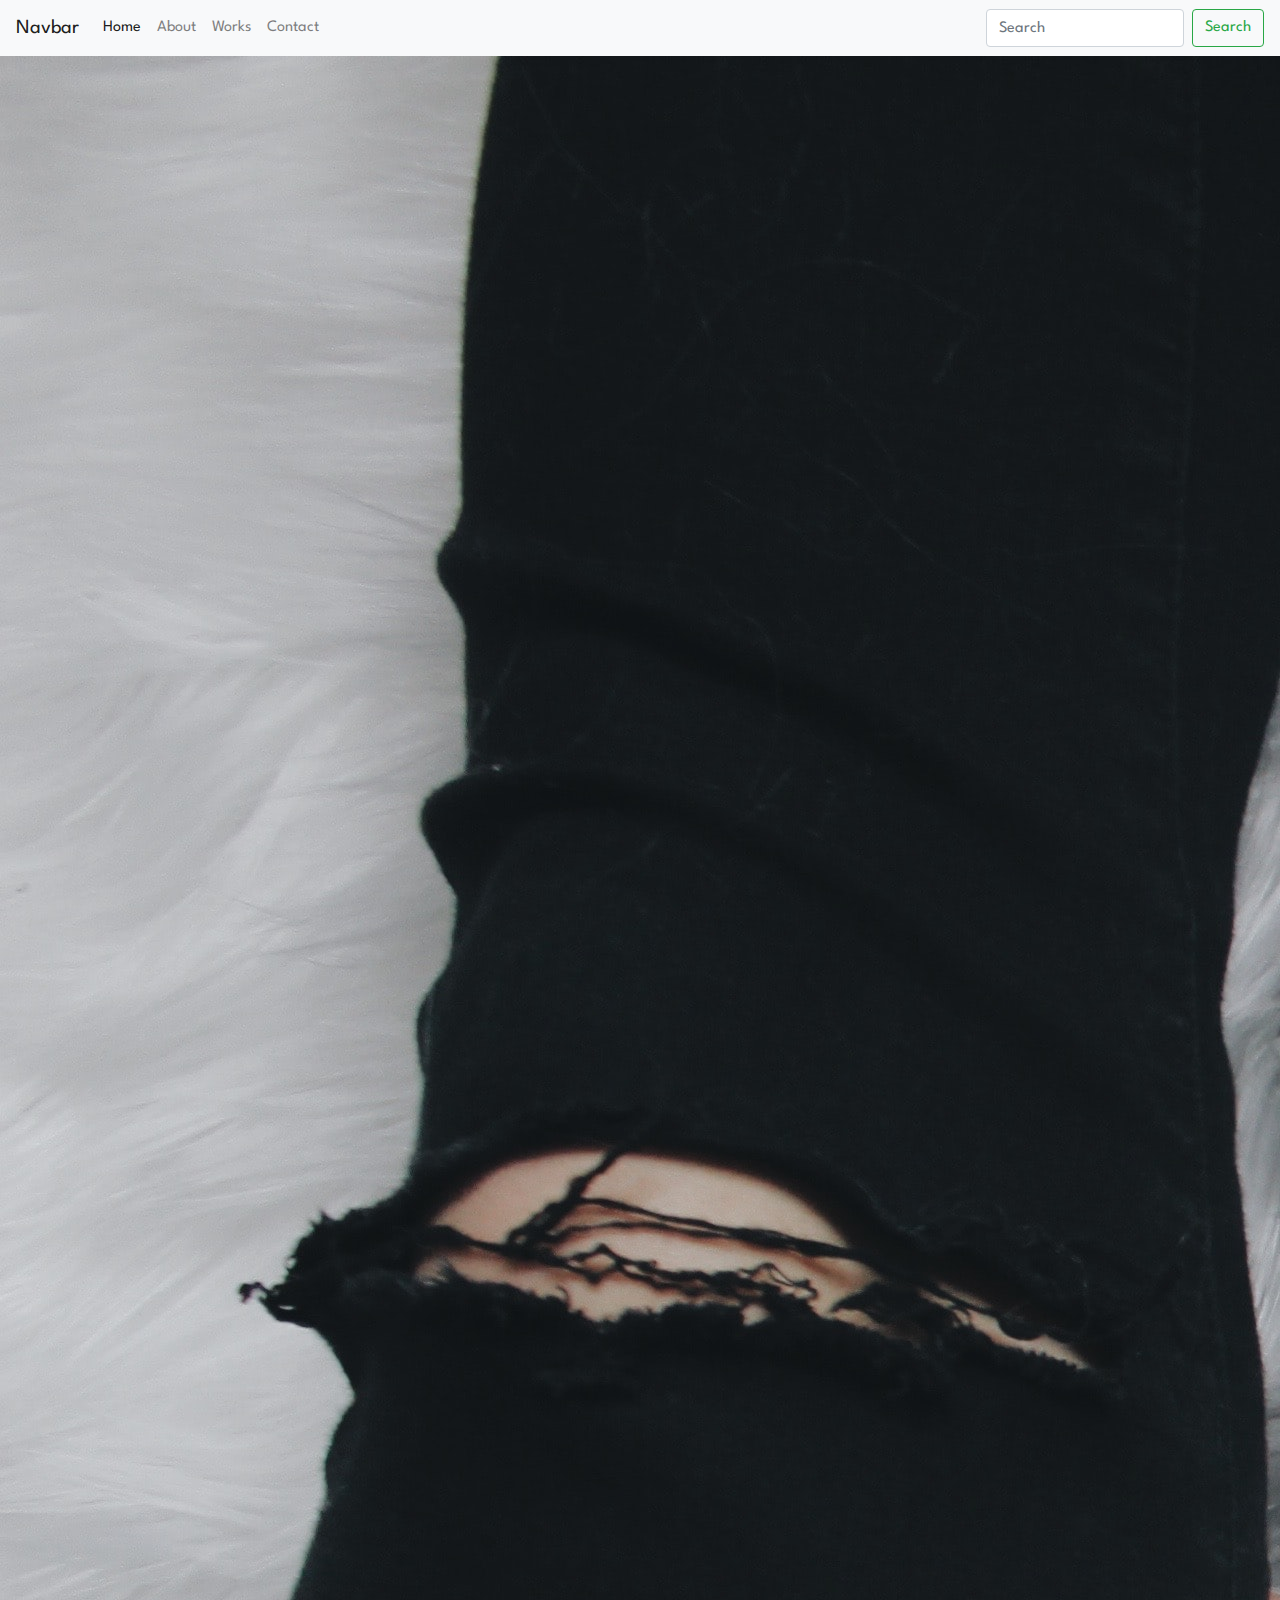
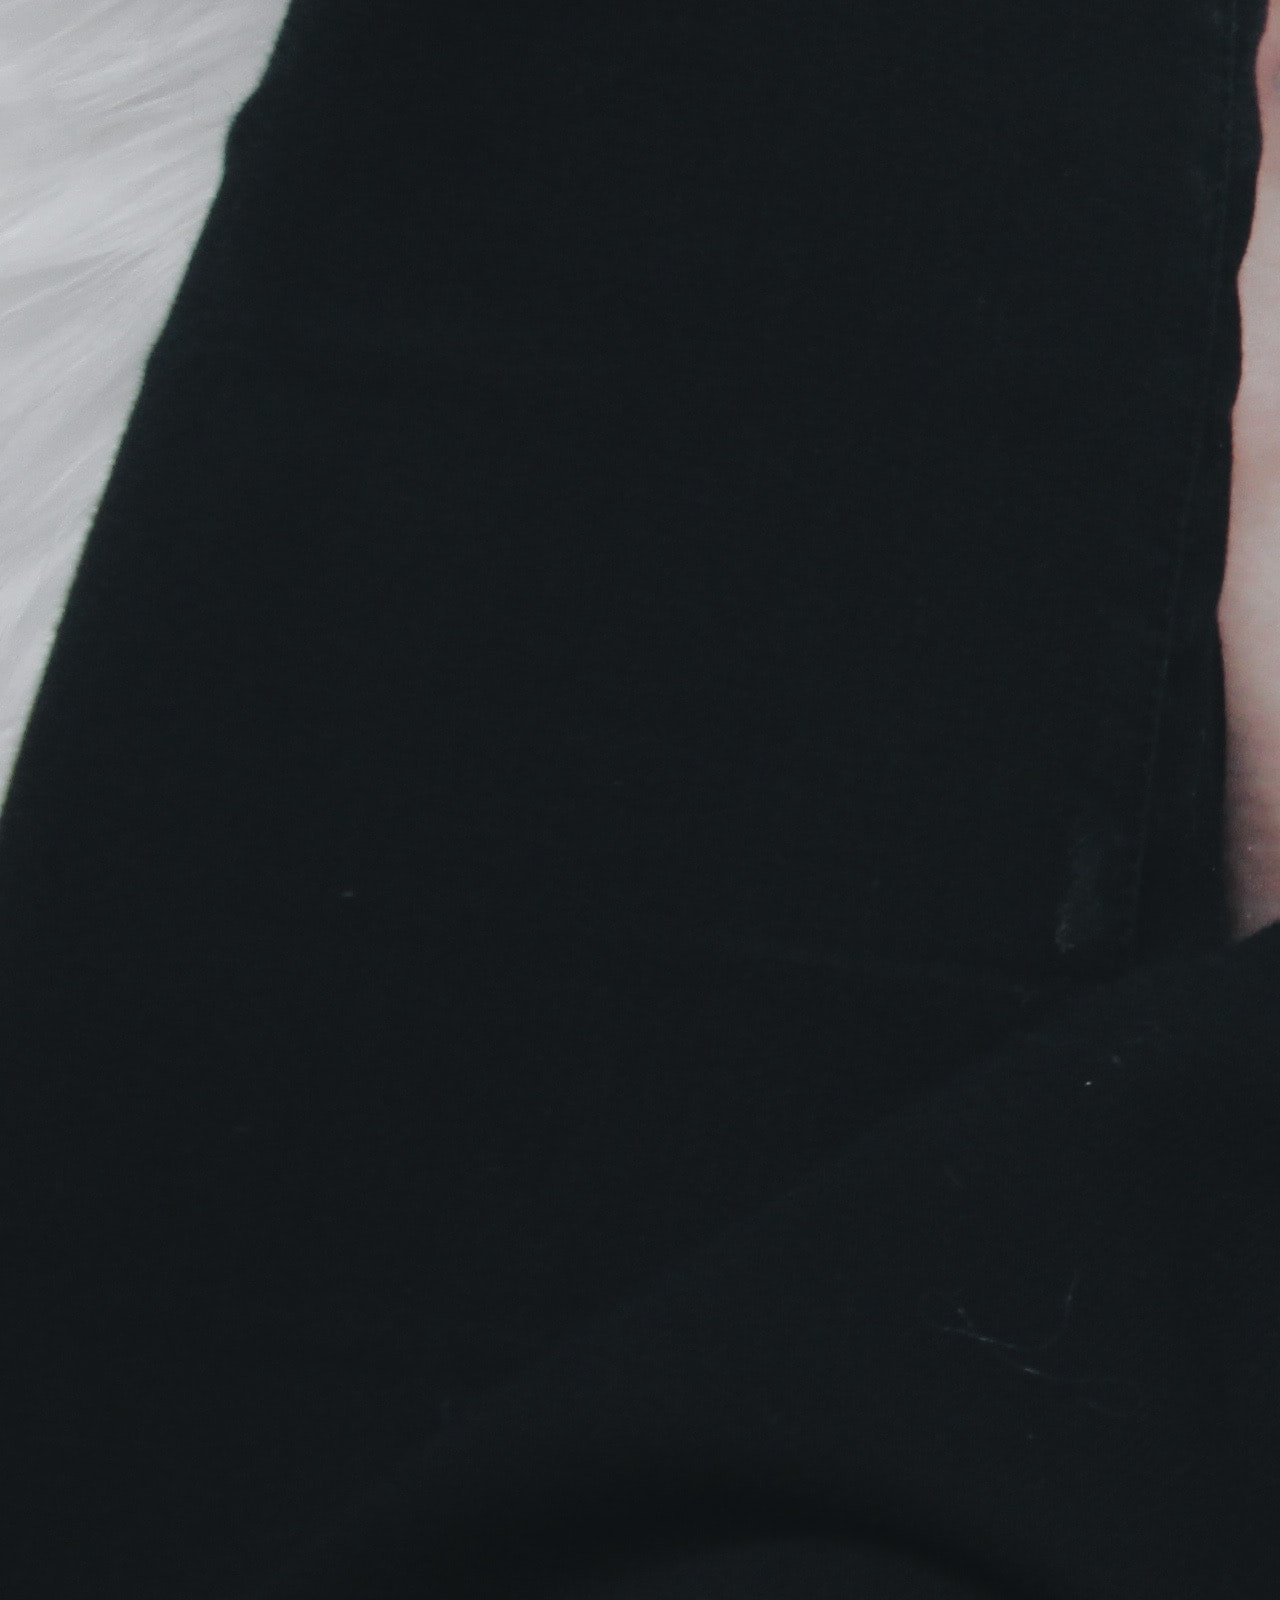
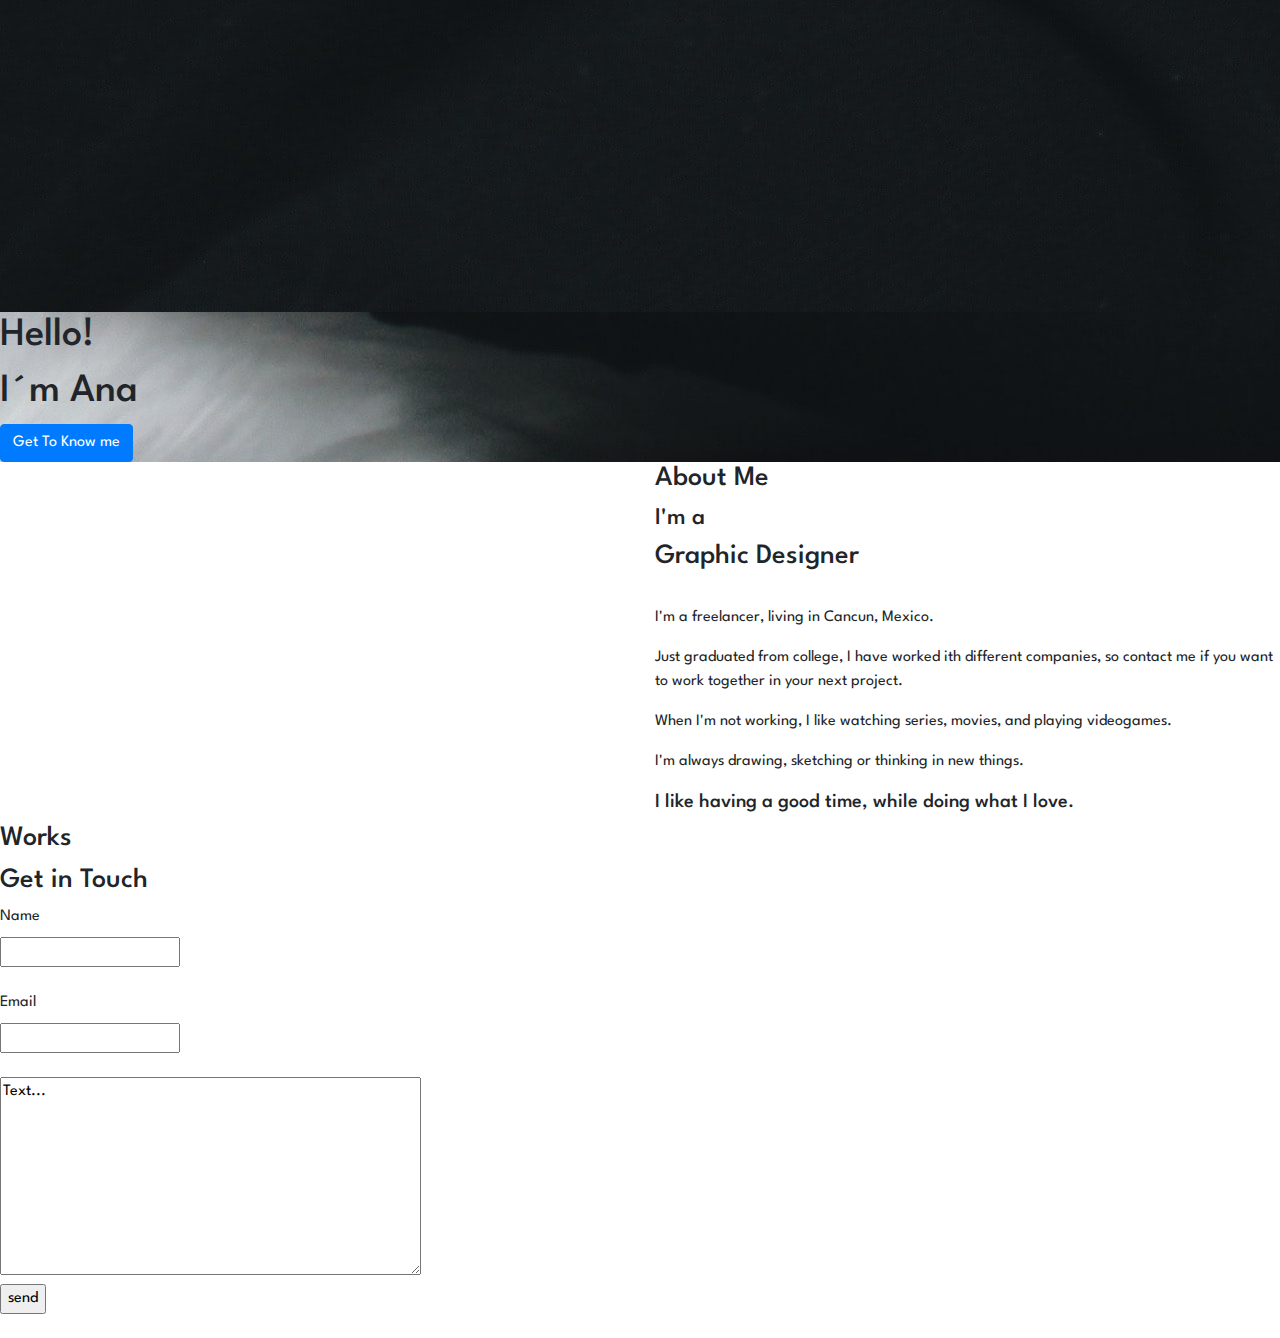
==== Portfolio/index.html @ 9be6d306 "First Site" ====
<!DOCTYPE html>
<html lang="en" dir="ltr">
  <head>
    <meta charset="utf-8">
    <title>Portfolio</title>
    <link rel="stylesheet" href="css/bootstrap.min.css">
    <link href="https://fonts.googleapis.com/css2?family=Spartan&display=swap" rel="stylesheet">
    <link href="https://fonts.googleapis.com/css2?family=Spartan:wght@700&display=swap" rel="stylesheet">
    <link rel="stylesheet" href="css/styles.css">
  </head>
  <body>
    <header>
      <nav class="navbar navbar-expand-lg navbar-light bg-light">
          <a class="navbar-brand" href="#">Navbar</a>
          <button class="navbar-toggler" type="button" data-toggle="collapse" data-target="#navbarSupportedContent" aria-controls="navbarSupportedContent" aria-expanded="false" aria-label="Toggle navigation">
            <span class="navbar-toggler-icon"></span>
          </button>

          <div class="collapse navbar-collapse" id="navbarSupportedContent">
            <ul class="navbar-nav mr-auto">
              <li class="nav-item active">
                <a class="nav-link" href="#">Home <span class="sr-only">(current)</span></a>
              </li>
              <li class="nav-item">
                <a class="nav-link" href="#">About</a>
              </li>
              <li class="nav-item">
                <a class="nav-link" href="#">Works</a>
              </li>
              <li class="nav-item">
                <a class="nav-link" href="#">Contact</a>
              </li>
            </ul>
            <form class="form-inline my-2 my-lg-0">
              <input class="form-control mr-sm-2" type="text" placeholder="Search" aria-label="Search">
              <button class="btn btn-outline-success my-2 my-sm-0" type="submit">Search</button>
            </form>
          </div>
        </nav>
    </header>
    <main>

      <section class="hero-image">
        <img src="images/home.jpg" alt="computer">
        <h1>Hello!</h1>
        <h1>I´m Ana</h1>
        <a class="btn btn-primary" href="#">Get To Know me</a>
      </section>

      <section>
        <div class="About">
          <div class="row">
            <div class="col-6">

            </div>
            <div class="col-6">
              <h3>About Me</h3>
              <h4>I'm a</h4>
              <h3>Graphic Designer</h3>
              <br>
              <p>I'm a freelancer, living in Cancun, Mexico.</p>
              <p>Just graduated from college, I have worked ith different companies, so contact me if you want to work together in your next project.</p>
              <p>When I'm not working, I like watching series, movies, and playing videogames.</p>
              <p>I'm always drawing, sketching or thinking in new things.</p>
              <h5>I like having a good time, while doing what I love.</h5>

            </div>
          </div>

        </div>
      </section>

      <section>
        <div class="works">
          <h3>Works</h3>

        </div>
      </section>

      <section>
        <div class="contact">
          <h3>Get in Touch</h3>
          <form class="" action="mailto:anapauladominguez28@gmail.com" method="post" enctype="text/plain">
            <label for="">Name</label><br>
            <input type="text" name="Nombre" value=""><br>
            <br>
            <label for="">Email</label><br>
            <input type="email" name="Email" value=""><br>
            <br>
            <textarea name="Mensaje" rows="8" cols="50">Text...</textarea><br>
            <input type="submit" value="send"><br>
            <br>
          </form>
        </div>
      </section>

    </main>
    <footer>
      <div class="">
        <div class="">

        </div>

      </div>
    </footer>
  </body>
</html>
---- Portfolio/css/styles.css ----
body{font-family: 'Spartan', sans-serif;}
h3{font-family: 'Spartan', sans-serif;}

h1{
  font-family: 'Spartan', san-serif, bold;
}
.works{
  align-items: center;
}
.hero-image {
  background-image:url("../images/home.jpg");
  height: 10%;
  background-position: center;
  background-repeat: no-repeat;
  background-size: cover;
  position: relative;
}

.hero-text {
  text-align: center;
  position: absolute;
  top: 50%;
  left: 50%;
  transform: translate(-50%, -50%);
  color: white;
}
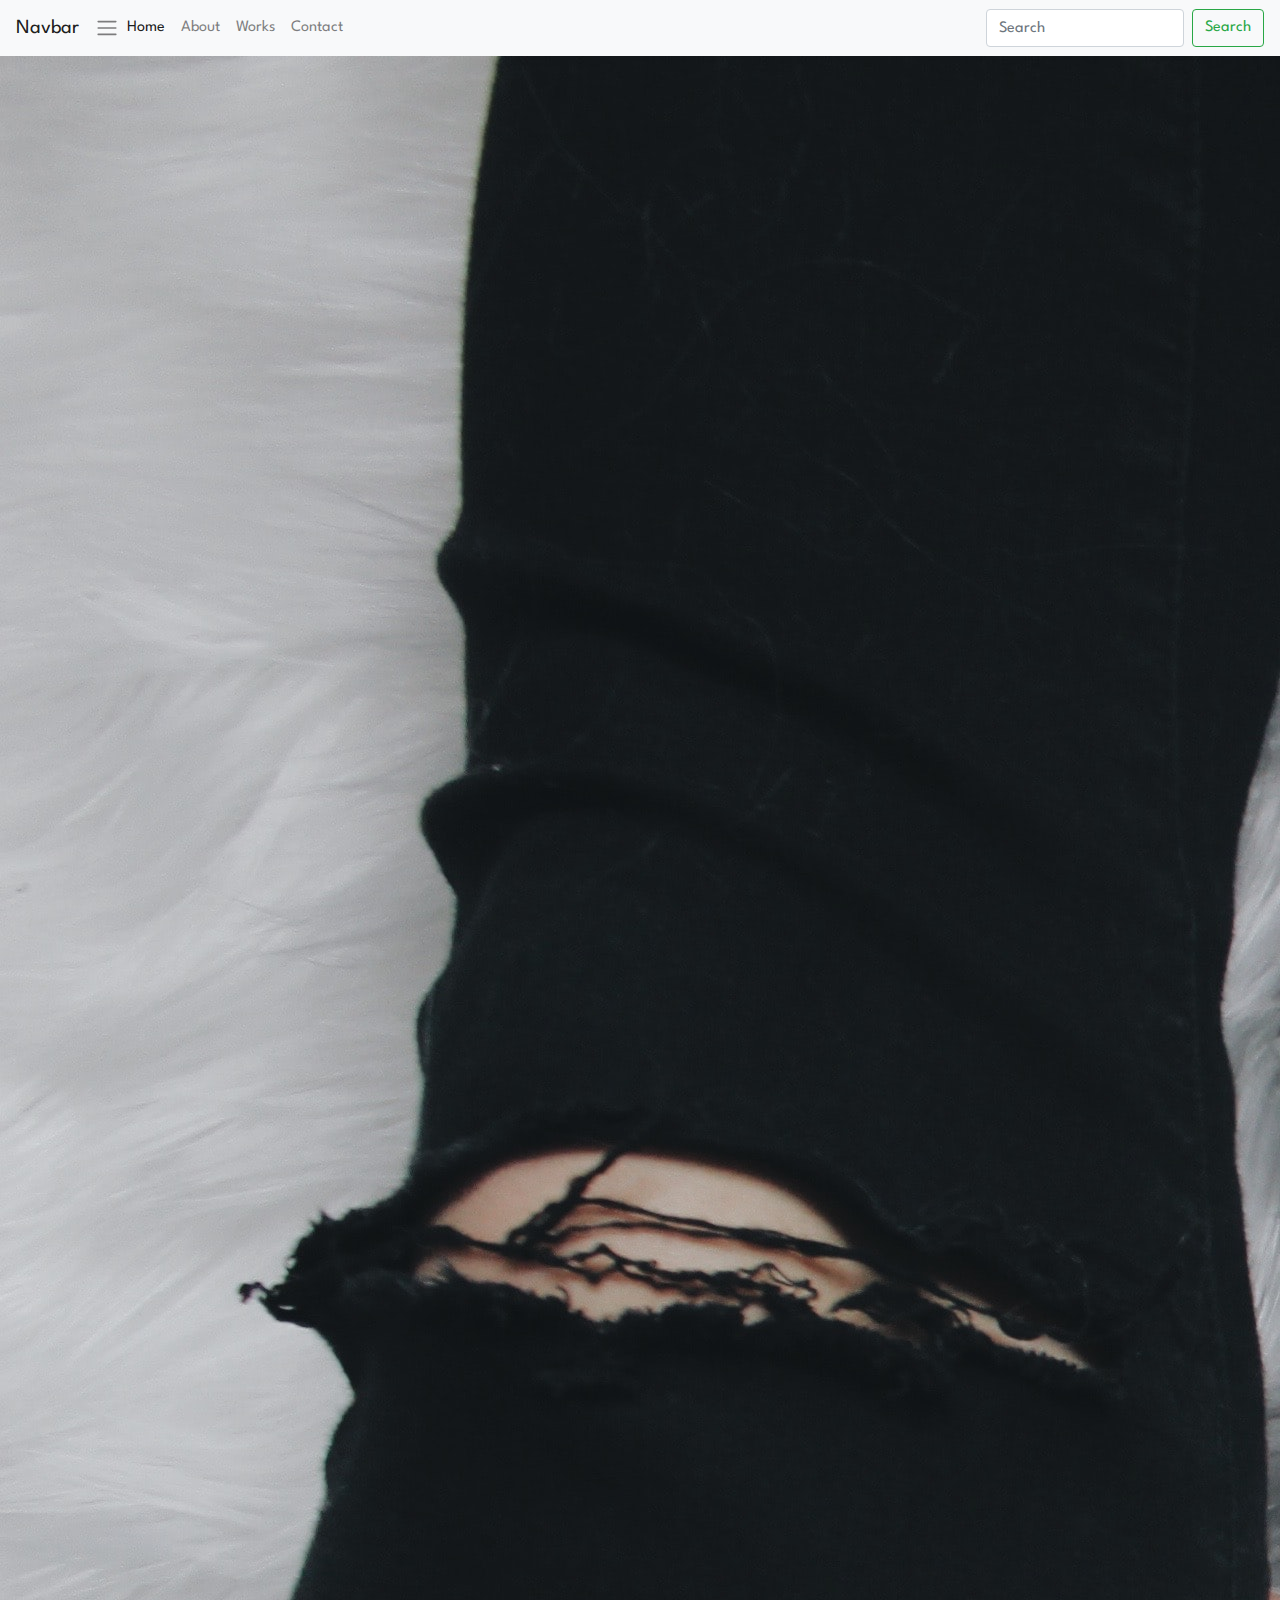
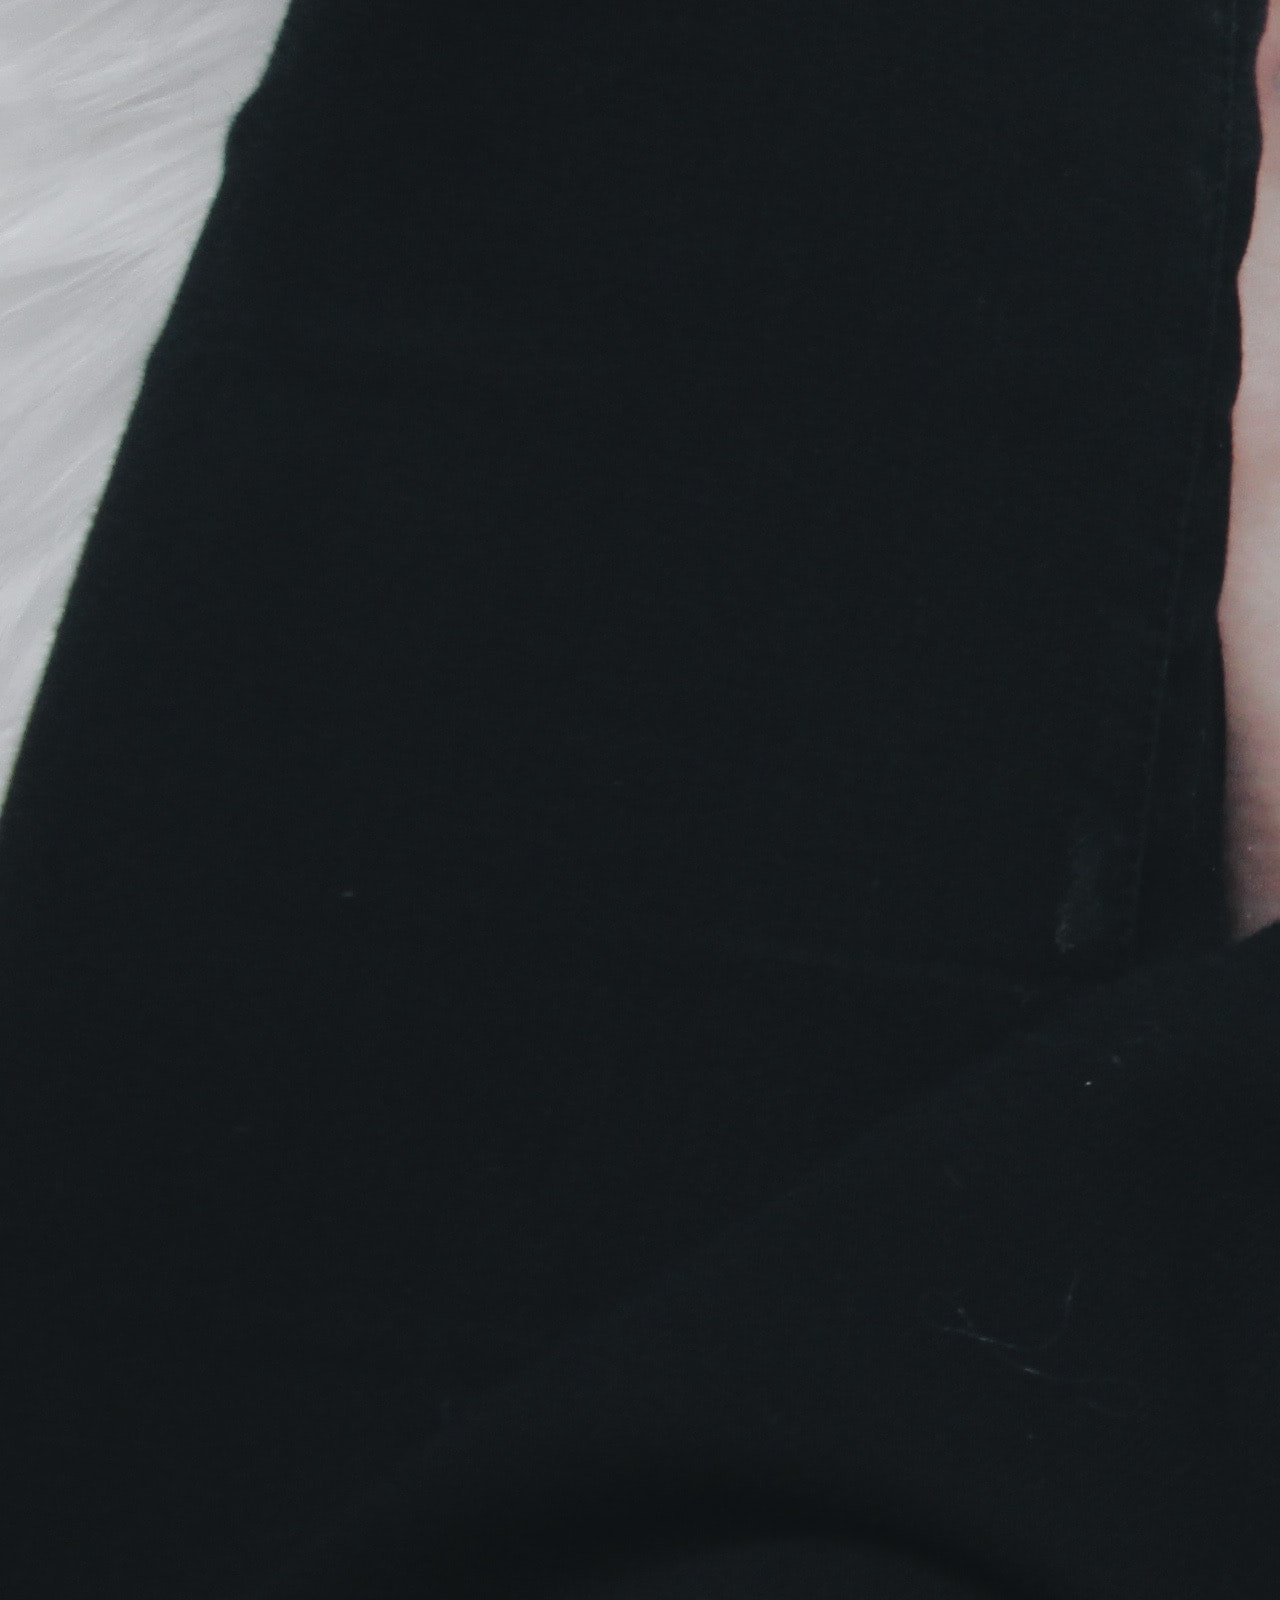
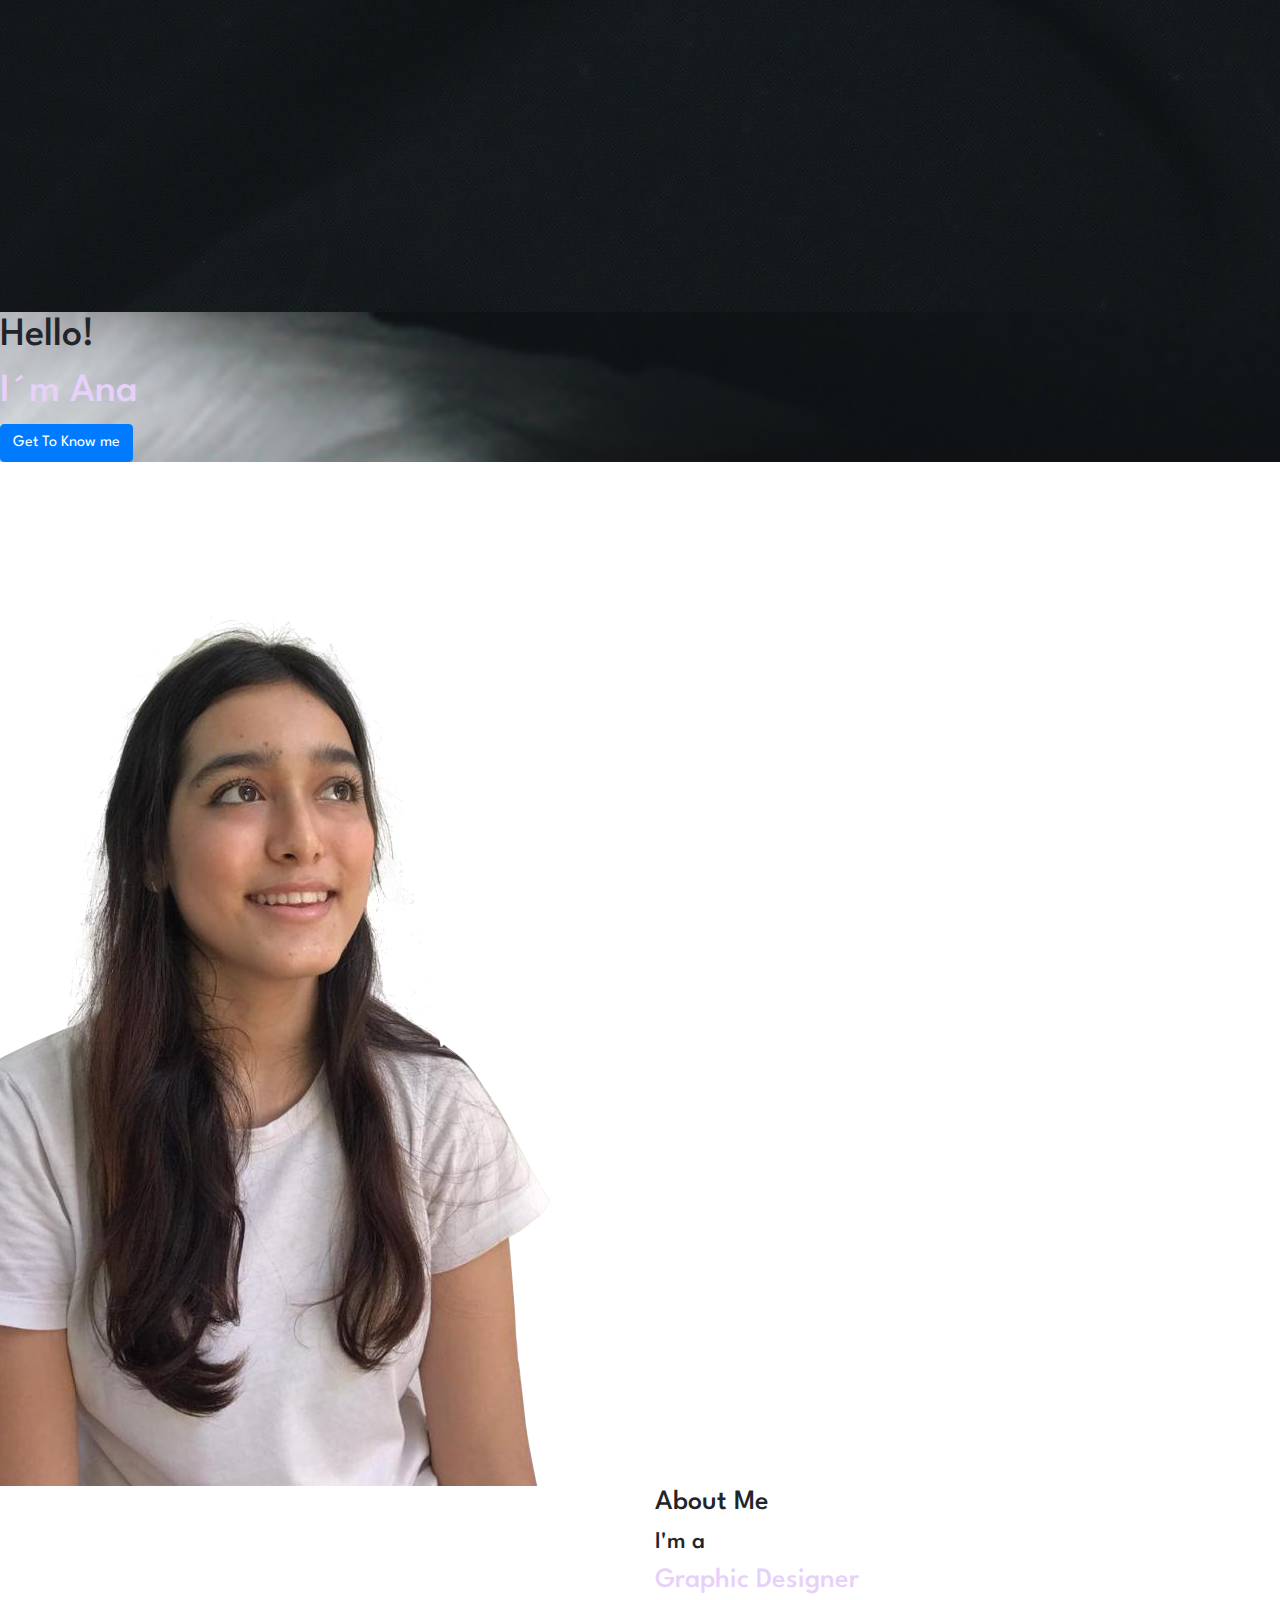
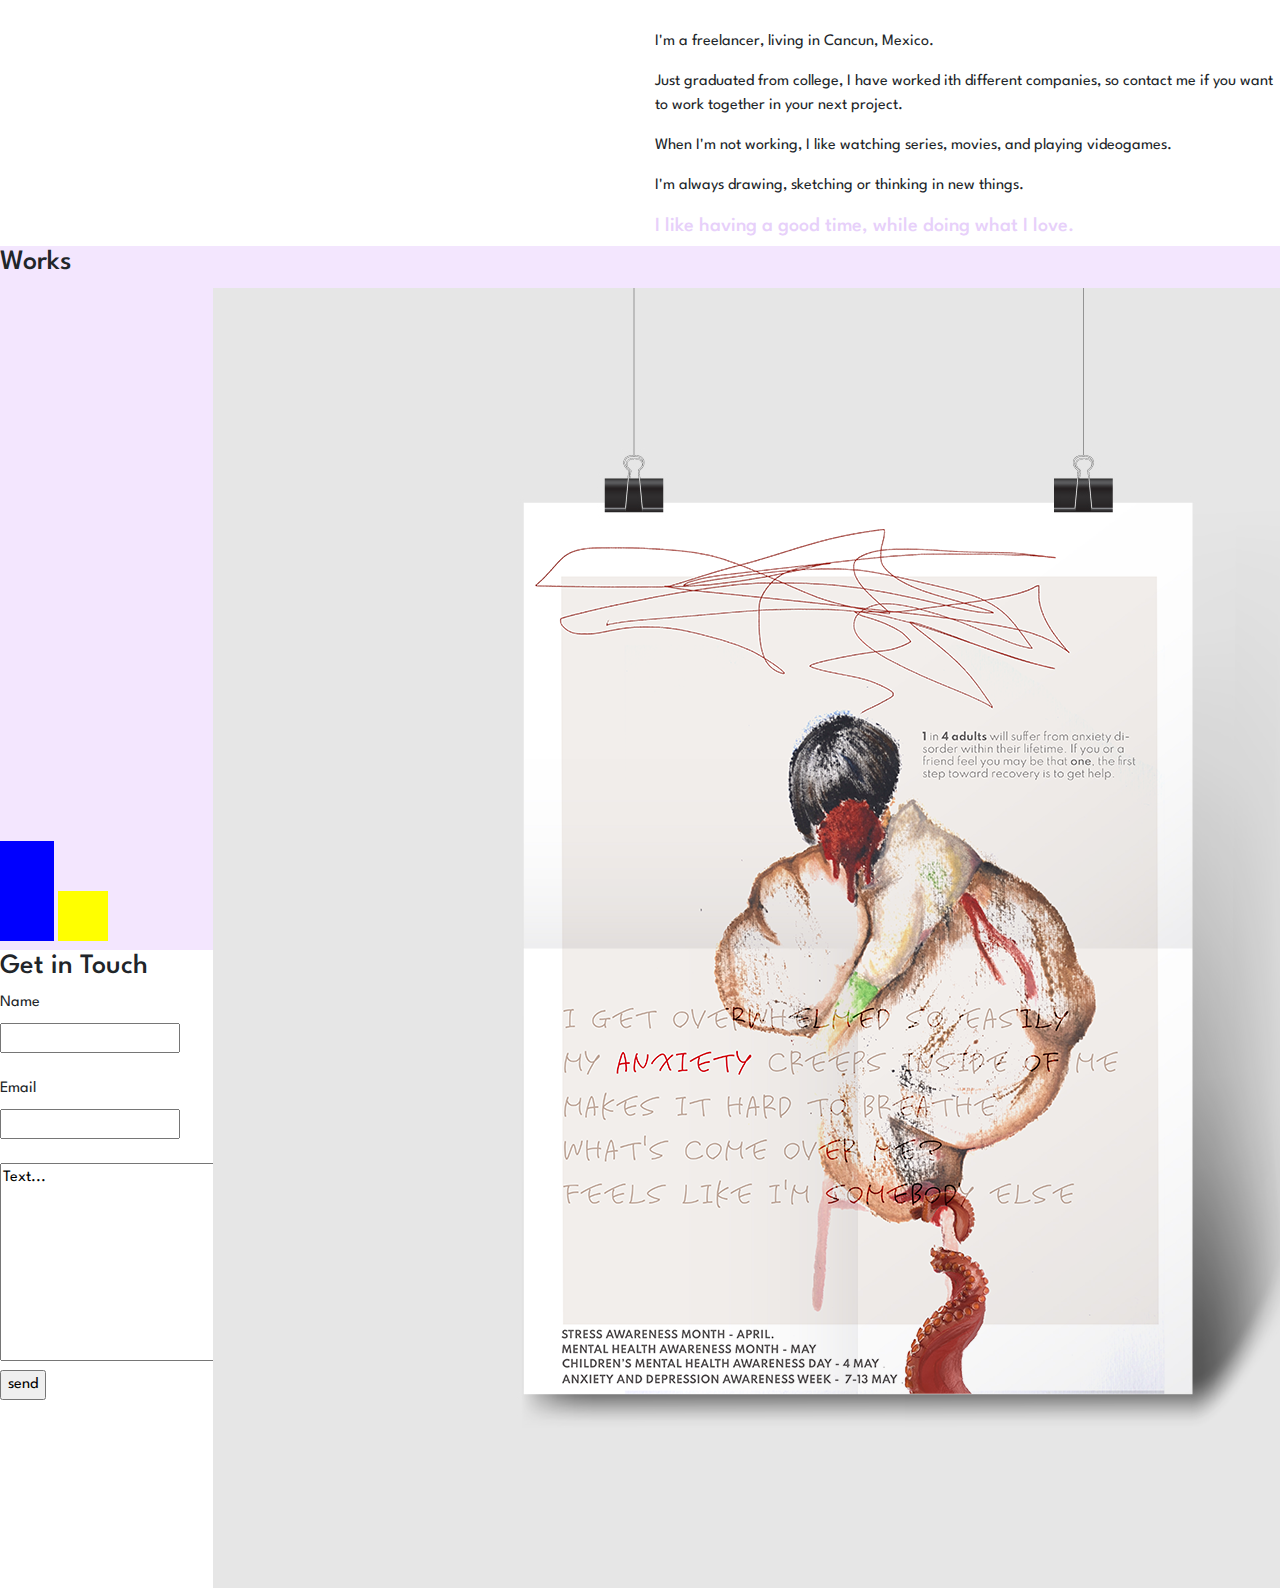
==== commit aaff1948: "imagenes_01" ====
--- a/Portfolio/index.html
+++ b/Portfolio/index.html
@@ -12,8 +12,7 @@
     <header>
       <nav class="navbar navbar-expand-lg navbar-light bg-light">
           <a class="navbar-brand" href="#">Navbar</a>
-          <button class="navbar-toggler" type="button" data-toggle="collapse" data-target="#navbarSupportedContent" aria-controls="navbarSupportedContent" aria-expanded="false" aria-label="Toggle navigation">
-            <span class="navbar-toggler-icon"></span>
+         <span class="navbar-toggler-icon"></span>
           </button>
 
           <div class="collapse navbar-collapse" id="navbarSupportedContent">
@@ -43,26 +42,30 @@
       <section class="hero-image">
         <img src="images/home.jpg" alt="computer">
         <h1>Hello!</h1>
-        <h1>I´m Ana</h1>
+        <h1 class="names">I´m Ana</h1>
         <a class="btn btn-primary" href="#">Get To Know me</a>
       </section>
 
       <section>
         <div class="About">
+          <div class="pfp">
+            <img src="images/foto.png" alt="Foto perfil">
+          </div>
           <div class="row">
             <div class="col-6">
 
             </div>
+
             <div class="col-6">
               <h3>About Me</h3>
               <h4>I'm a</h4>
-              <h3>Graphic Designer</h3>
+              <h3 class="names">Graphic Designer</h3>
               <br>
               <p>I'm a freelancer, living in Cancun, Mexico.</p>
               <p>Just graduated from college, I have worked ith different companies, so contact me if you want to work together in your next project.</p>
               <p>When I'm not working, I like watching series, movies, and playing videogames.</p>
               <p>I'm always drawing, sketching or thinking in new things.</p>
-              <h5>I like having a good time, while doing what I love.</h5>
+              <h5 class="names">I like having a good time, while doing what I love.</h5>
 
             </div>
           </div>
@@ -73,7 +76,12 @@
       <section>
         <div class="works">
           <h3>Works</h3>
+          <div class="red">
+            <img src="images/work_01.png" alt="anxiety">
+          </div>
 
+          <div class="blue"></div>
+          <div class="yellow"></div>
         </div>
       </section>
 
--- a/Portfolio/css/styles.css
+++ b/Portfolio/css/styles.css
@@ -1,15 +1,17 @@
 body{font-family: 'Spartan', sans-serif;}
 h3{font-family: 'Spartan', sans-serif;}
 
-h1{
+.names{
   font-family: 'Spartan', san-serif, bold;
+  color: #E7D0FA;
 }
 .works{
   align-items: center;
+  background-color: #F3E6FE;
 }
 .hero-image {
-  background-image:url("../images/home.jpg");
-  height: 10%;
+  background-image:url("../images/homee.jpg");
+  height: 50%;
   background-position: center;
   background-repeat: no-repeat;
   background-size: cover;
@@ -24,3 +26,36 @@
   transform: translate(-50%, -50%);
   color: white;
 }
+
+.pfp{
+  size:50%
+  display:inline-block;
+  position: relative;
+  right: 100px;
+}
+
+.red{
+  height: 50px;
+  width:50px;
+  display: inline-block;
+  position: relative;
+  left: 213px;
+  }
+
+.blue{
+  background-color:blue;
+  height: 100px;
+  width:100px;
+  display:inline-block;
+  position: relative;
+  right: 100px;
+  }
+
+.yellow{
+  background-color: yellow;
+  height: 50px;
+  width:50px;
+  display:inline-block;
+  position:relative;
+  right: 100px;
+  }
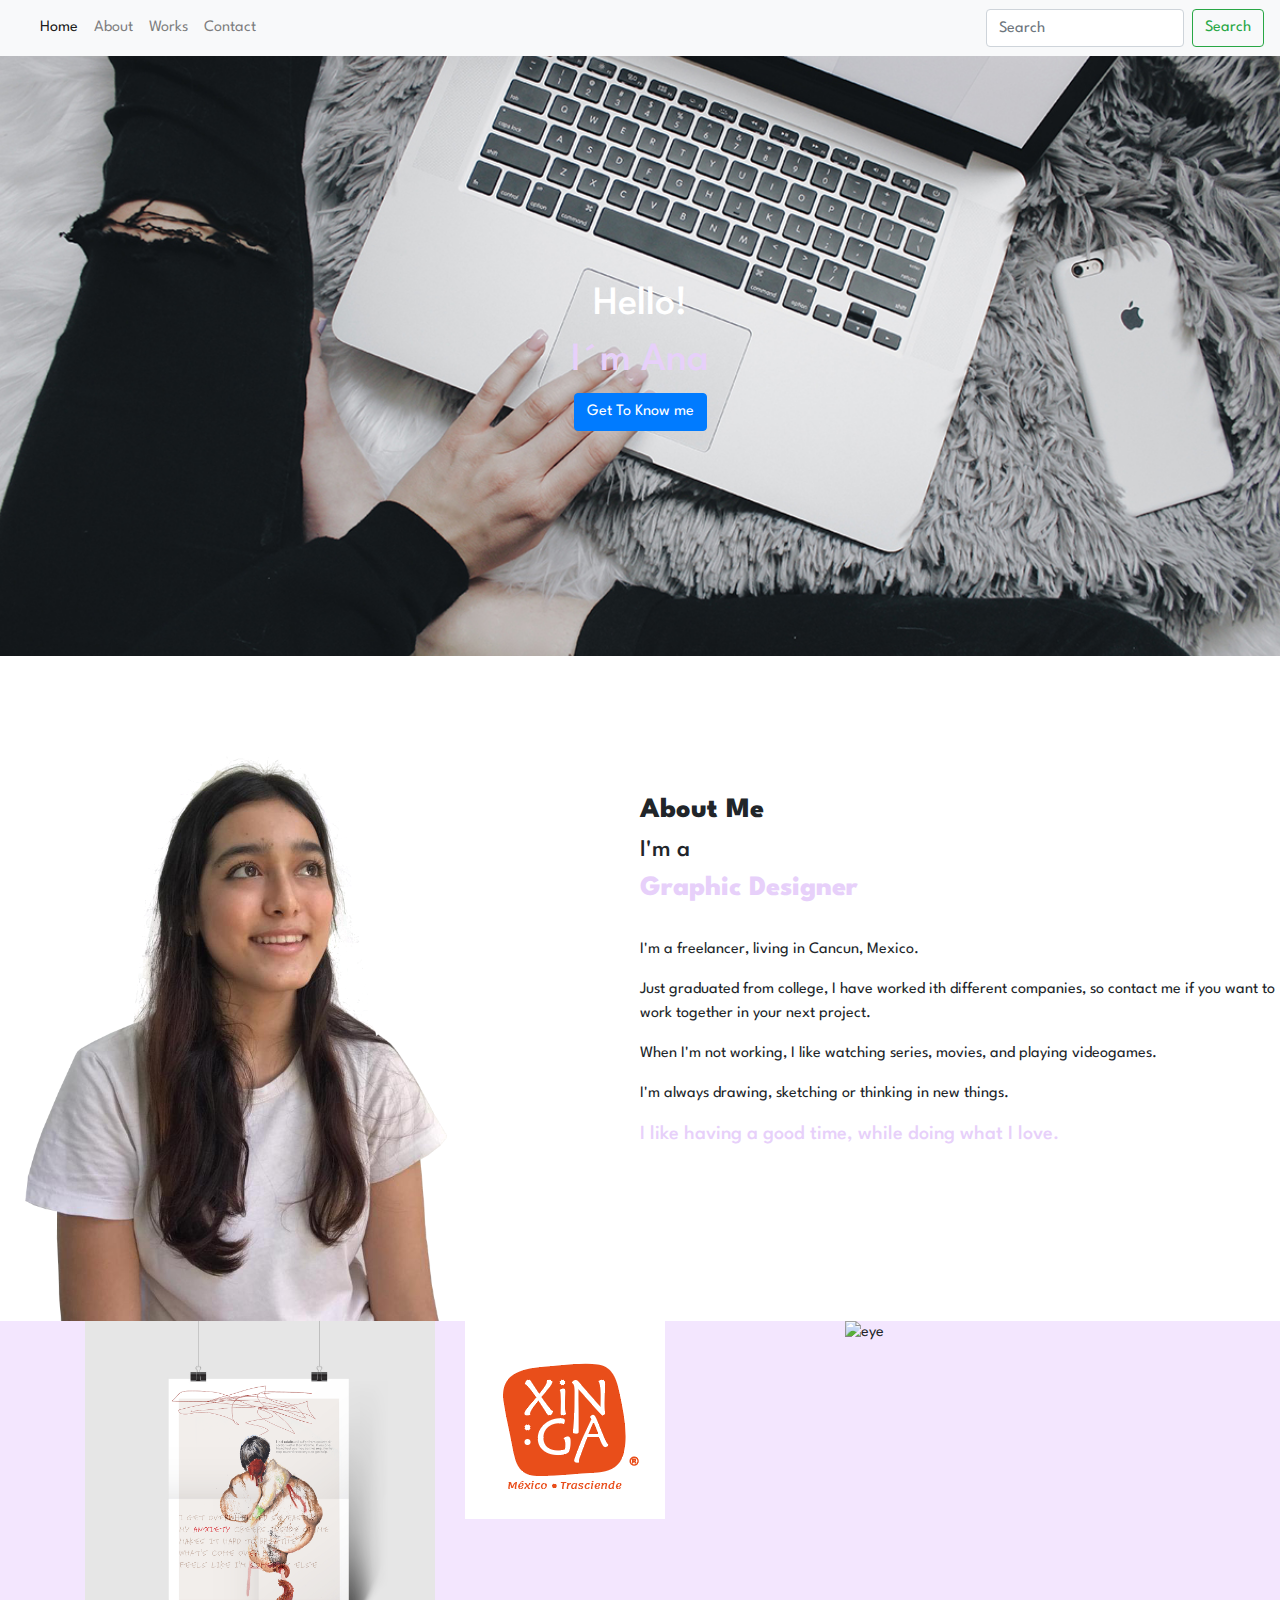
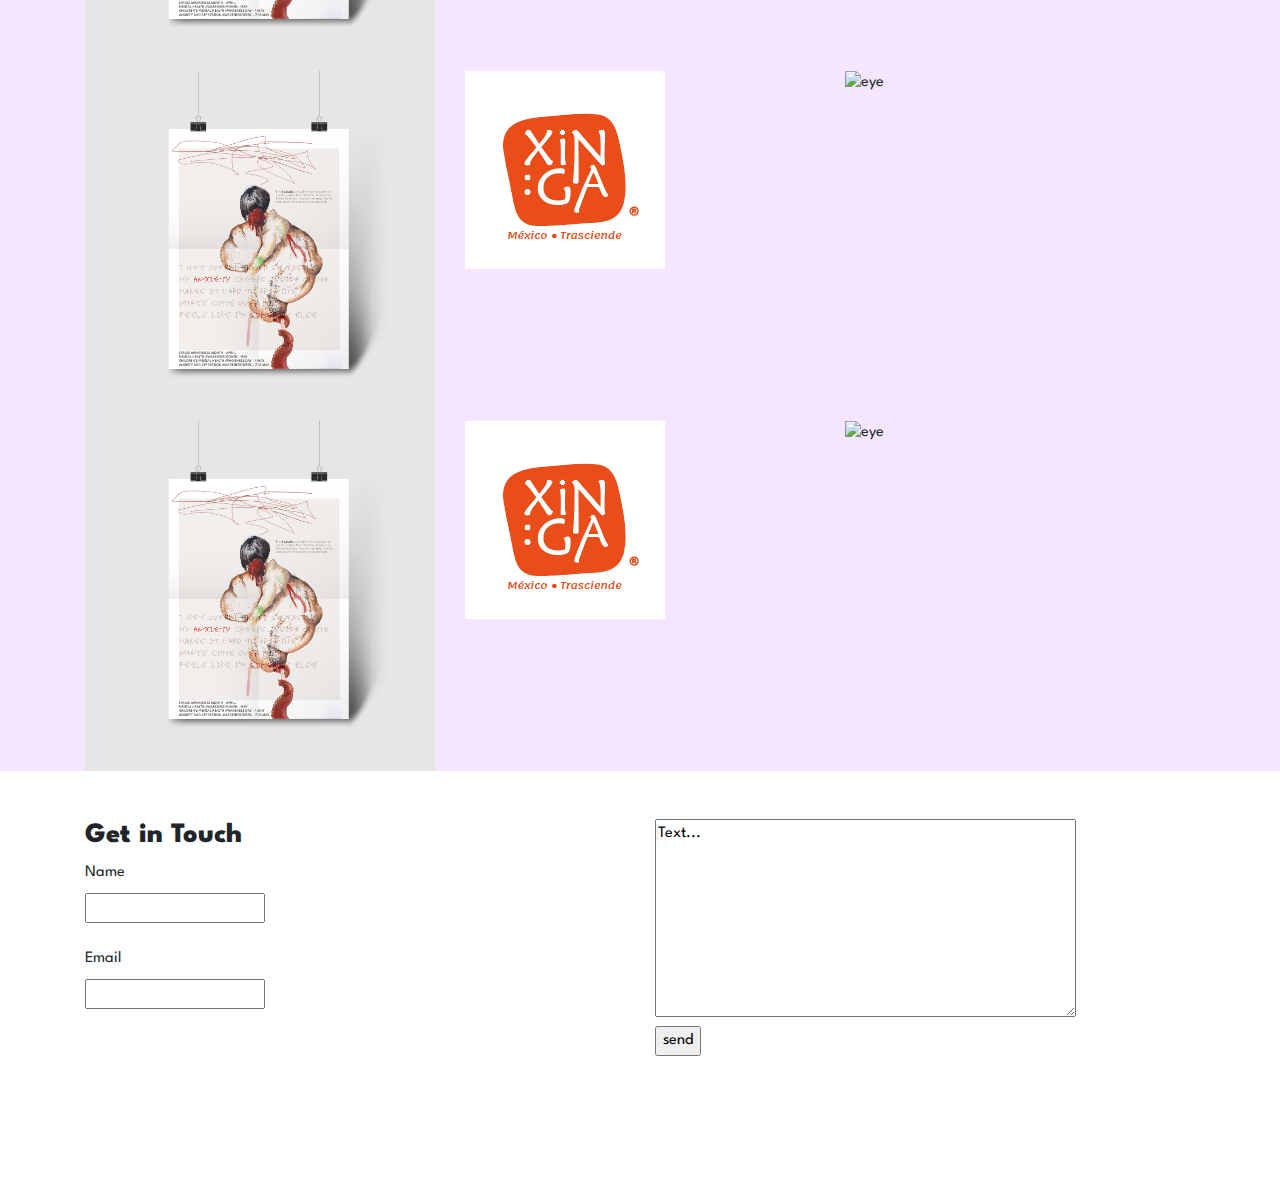
==== commit f0c3c700: "organice todo" ====
--- a/Portfolio/index.html
+++ b/Portfolio/index.html
@@ -1,115 +1,156 @@
 <!DOCTYPE html>
 <html lang="en" dir="ltr">
-  <head>
-    <meta charset="utf-8">
-    <title>Portfolio</title>
-    <link rel="stylesheet" href="css/bootstrap.min.css">
-    <link href="https://fonts.googleapis.com/css2?family=Spartan&display=swap" rel="stylesheet">
-    <link href="https://fonts.googleapis.com/css2?family=Spartan:wght@700&display=swap" rel="stylesheet">
-    <link rel="stylesheet" href="css/styles.css">
-  </head>
-  <body>
-    <header>
-      <nav class="navbar navbar-expand-lg navbar-light bg-light">
-          <a class="navbar-brand" href="#">Navbar</a>
-         <span class="navbar-toggler-icon"></span>
-          </button>
 
-          <div class="collapse navbar-collapse" id="navbarSupportedContent">
-            <ul class="navbar-nav mr-auto">
-              <li class="nav-item active">
-                <a class="nav-link" href="#">Home <span class="sr-only">(current)</span></a>
-              </li>
-              <li class="nav-item">
-                <a class="nav-link" href="#">About</a>
-              </li>
-              <li class="nav-item">
-                <a class="nav-link" href="#">Works</a>
-              </li>
-              <li class="nav-item">
-                <a class="nav-link" href="#">Contact</a>
-              </li>
-            </ul>
-            <form class="form-inline my-2 my-lg-0">
-              <input class="form-control mr-sm-2" type="text" placeholder="Search" aria-label="Search">
-              <button class="btn btn-outline-success my-2 my-sm-0" type="submit">Search</button>
-            </form>
-          </div>
-        </nav>
-    </header>
-    <main>
+<head>
+  <meta charset="utf-8">
+  <title>Portfolio</title>
+  <link rel="stylesheet" href="css/bootstrap.min.css">
+  <link href="https://fonts.googleapis.com/css2?family=Spartan&display=swap" rel="stylesheet">
+  <link href="https://fonts.googleapis.com/css2?family=Spartan:wght@700&display=swap" rel="stylesheet">
+  <link rel="stylesheet" href="css/styles.css">
+</head>
 
-      <section class="hero-image">
-        <img src="images/home.jpg" alt="computer">
+<body>
+  <header>
+    <nav class="navbar navbar-expand-lg navbar-light bg-light">
+      <a class="navbar-brand" href="#home"><img src="" alt=""></a>
+
+      <div class="collapse navbar-collapse" id="navbarSupportedContent">
+        <ul class="navbar-nav mr-auto">
+          <li class="nav-item active">
+            <a class="nav-link" href="#home">Home <span class="sr-only">(current)</span></a>
+          </li>
+          <li class="nav-item">
+            <a class="nav-link" href="#about">About</a>
+          </li>
+          <li class="nav-item">
+            <a class="nav-link" href="#works">Works</a>
+          </li>
+          <li class="nav-item">
+            <a class="nav-link" href="#contact">Contact</a>
+          </li>
+        </ul>
+        <form class="form-inline my-2 my-lg-0">
+          <input class="form-control mr-sm-2" type="text" placeholder="Search" aria-label="Search">
+          <button class="btn btn-outline-success my-2 my-sm-0" type="submit">Search</button>
+        </form>
+      </div>
+    </nav>
+  </header>
+  <main>
+
+    <section class="hero-image" id="home">
+      <div class="hero-text">
         <h1>Hello!</h1>
         <h1 class="names">I´m Ana</h1>
         <a class="btn btn-primary" href="#">Get To Know me</a>
-      </section>
+      </div>
+    </section>
 
-      <section>
-        <div class="About">
-          <div class="pfp">
-            <img src="images/foto.png" alt="Foto perfil">
-          </div>
-          <div class="row">
-            <div class="col-6">
-
-            </div>
-
-            <div class="col-6">
-              <h3>About Me</h3>
-              <h4>I'm a</h4>
-              <h3 class="names">Graphic Designer</h3>
-              <br>
-              <p>I'm a freelancer, living in Cancun, Mexico.</p>
-              <p>Just graduated from college, I have worked ith different companies, so contact me if you want to work together in your next project.</p>
-              <p>When I'm not working, I like watching series, movies, and playing videogames.</p>
-              <p>I'm always drawing, sketching or thinking in new things.</p>
-              <h5 class="names">I like having a good time, while doing what I love.</h5>
-
-            </div>
+    <section id="about">
+      <div class="About">
+        <div class="row">
+          <div class="col-6 text-right">
+            <img src="images/foto.png" alt="Foto perfil" class="pfp">
           </div>
 
-        </div>
-      </section>
+          <div class="col-6 mt-5 about-container">
+            <h3>About Me</h3>
+            <h4>I'm a</h4>
+            <h3 class="names">Graphic Designer</h3>
+            <br>
+            <p>I'm a freelancer, living in Cancun, Mexico.</p>
+            <p>Just graduated from college, I have worked ith different companies, so contact me if you want to work together in your next project.</p>
+            <p>When I'm not working, I like watching series, movies, and playing videogames.</p>
+            <p>I'm always drawing, sketching or thinking in new things.</p>
+            <h5 class="names">I like having a good time, while doing what I love.</h5>
 
-      <section>
-        <div class="works">
-          <h3>Works</h3>
-          <div class="red">
-            <img src="images/work_01.png" alt="anxiety">
           </div>
-
-          <div class="blue"></div>
-          <div class="yellow"></div>
-        </div>
-      </section>
-
-      <section>
-        <div class="contact">
-          <h3>Get in Touch</h3>
-          <form class="" action="mailto:anapauladominguez28@gmail.com" method="post" enctype="text/plain">
-            <label for="">Name</label><br>
-            <input type="text" name="Nombre" value=""><br>
-            <br>
-            <label for="">Email</label><br>
-            <input type="email" name="Email" value=""><br>
-            <br>
-            <textarea name="Mensaje" rows="8" cols="50">Text...</textarea><br>
-            <input type="submit" value="send"><br>
-            <br>
-          </form>
-        </div>
-      </section>
-
-    </main>
-    <footer>
-      <div class="">
-        <div class="">
-
         </div>
 
       </div>
-    </footer>
-  </body>
+    </section>
+
+    <section id="works" class="works">
+      <div class="container">
+        <div class="row">
+          <div class="col-4">
+            <img class="img-fluid" src="images/work_01.png" alt="anxiety">
+          </div>
+          <div class="col-4">
+            <img class="img-fluid" src="images/xinga.png" alt="xinga">
+          </div>
+          <div class="col-4">
+            <img class="img-fluid" src="images/eye.png" alt="eye">
+          </div>
+        </div>
+        <div class="row">
+          <div class="col-4">
+            <img class="img-fluid" src="images/work_01.png" alt="anxiety">
+          </div>
+          <div class="col-4">
+            <img class="img-fluid" src="images/xinga.png" alt="xinga">
+          </div>
+          <div class="col-4">
+            <img class="img-fluid" src="images/eye.png" alt="eye">
+          </div>
+        </div>
+        <div class="row">
+          <div class="col-4">
+            <img class="img-fluid" src="images/work_01.png" alt="anxiety">
+          </div>
+          <div class="col-4">
+            <img class="img-fluid" src="images/xinga.png" alt="xinga">
+          </div>
+          <div class="col-4">
+            <img class="img-fluid" src="images/eye.png" alt="eye">
+          </div>
+        </div>
+
+      </div>
+
+    </section>
+
+    <section id="contact" class="py-5">
+      <div class="container">
+        <div class="row">
+          <div class="col-6">
+            <h3>Get in Touch</h3>
+            <form class="" action="mailto:anapauladominguez28@gmail.com" method="post" enctype="text/plain">
+              <label for="">Name</label><br>
+              <input type="text" name="Nombre" value=""><br>
+              <br>
+              <label for="">Email</label><br>
+              <input type="email" name="Email" value=""><br>
+              <br>
+            </form>
+          </div>
+          <div class="col-6">
+            <form class="" action="index.html" method="post">
+              <textarea name="Mensaje" rows="8" cols="50">Text...</textarea><br>
+              <input type="submit" value="send"><br>
+              <br>
+            </form>
+          </div>
+        </div>
+      </div>
+    </section>
+
+  </main>
+  <footer>
+    <div class="container">
+      <div class="row">
+        <div class="col-4">
+        <a href="#"><img src="" alt=""></a>
+        </div>
+        <div class="col-4">
+        </div>
+        <div class="col-4">
+        </div>
+      </div>
+
+    </div>
+  </footer>
+</body>
+
 </html>
--- a/Portfolio/css/styles.css
+++ b/Portfolio/css/styles.css
@@ -1,5 +1,6 @@
 body{font-family: 'Spartan', sans-serif;}
-h3{font-family: 'Spartan', sans-serif;}
+h3{font-family: 'Spartan', sans-serif;
+font-weight: 800}
 
 .names{
   font-family: 'Spartan', san-serif, bold;
@@ -11,7 +12,7 @@
 }
 .hero-image {
   background-image:url("../images/homee.jpg");
-  height: 50%;
+  height: 600px;
   background-position: center;
   background-repeat: no-repeat;
   background-size: cover;
@@ -28,34 +29,15 @@
 }
 
 .pfp{
-  size:50%
+  width: 80%;
   display:inline-block;
   position: relative;
   right: 100px;
 }
 
-.red{
-  height: 50px;
-  width:50px;
-  display: inline-block;
-  position: relative;
-  left: 213px;
+  .about-container{
+    padding:90px 0px;
   }
-
-.blue{
-  background-color:blue;
-  height: 100px;
-  width:100px;
-  display:inline-block;
-  position: relative;
-  right: 100px;
-  }
-
-.yellow{
-  background-color: yellow;
-  height: 50px;
-  width:50px;
-  display:inline-block;
-  position:relative;
-  right: 100px;
-  }
+  .pb-5, .py-5 {
+    padding-bottom: 5rem!important;
+  padding-top: 5rem;}
